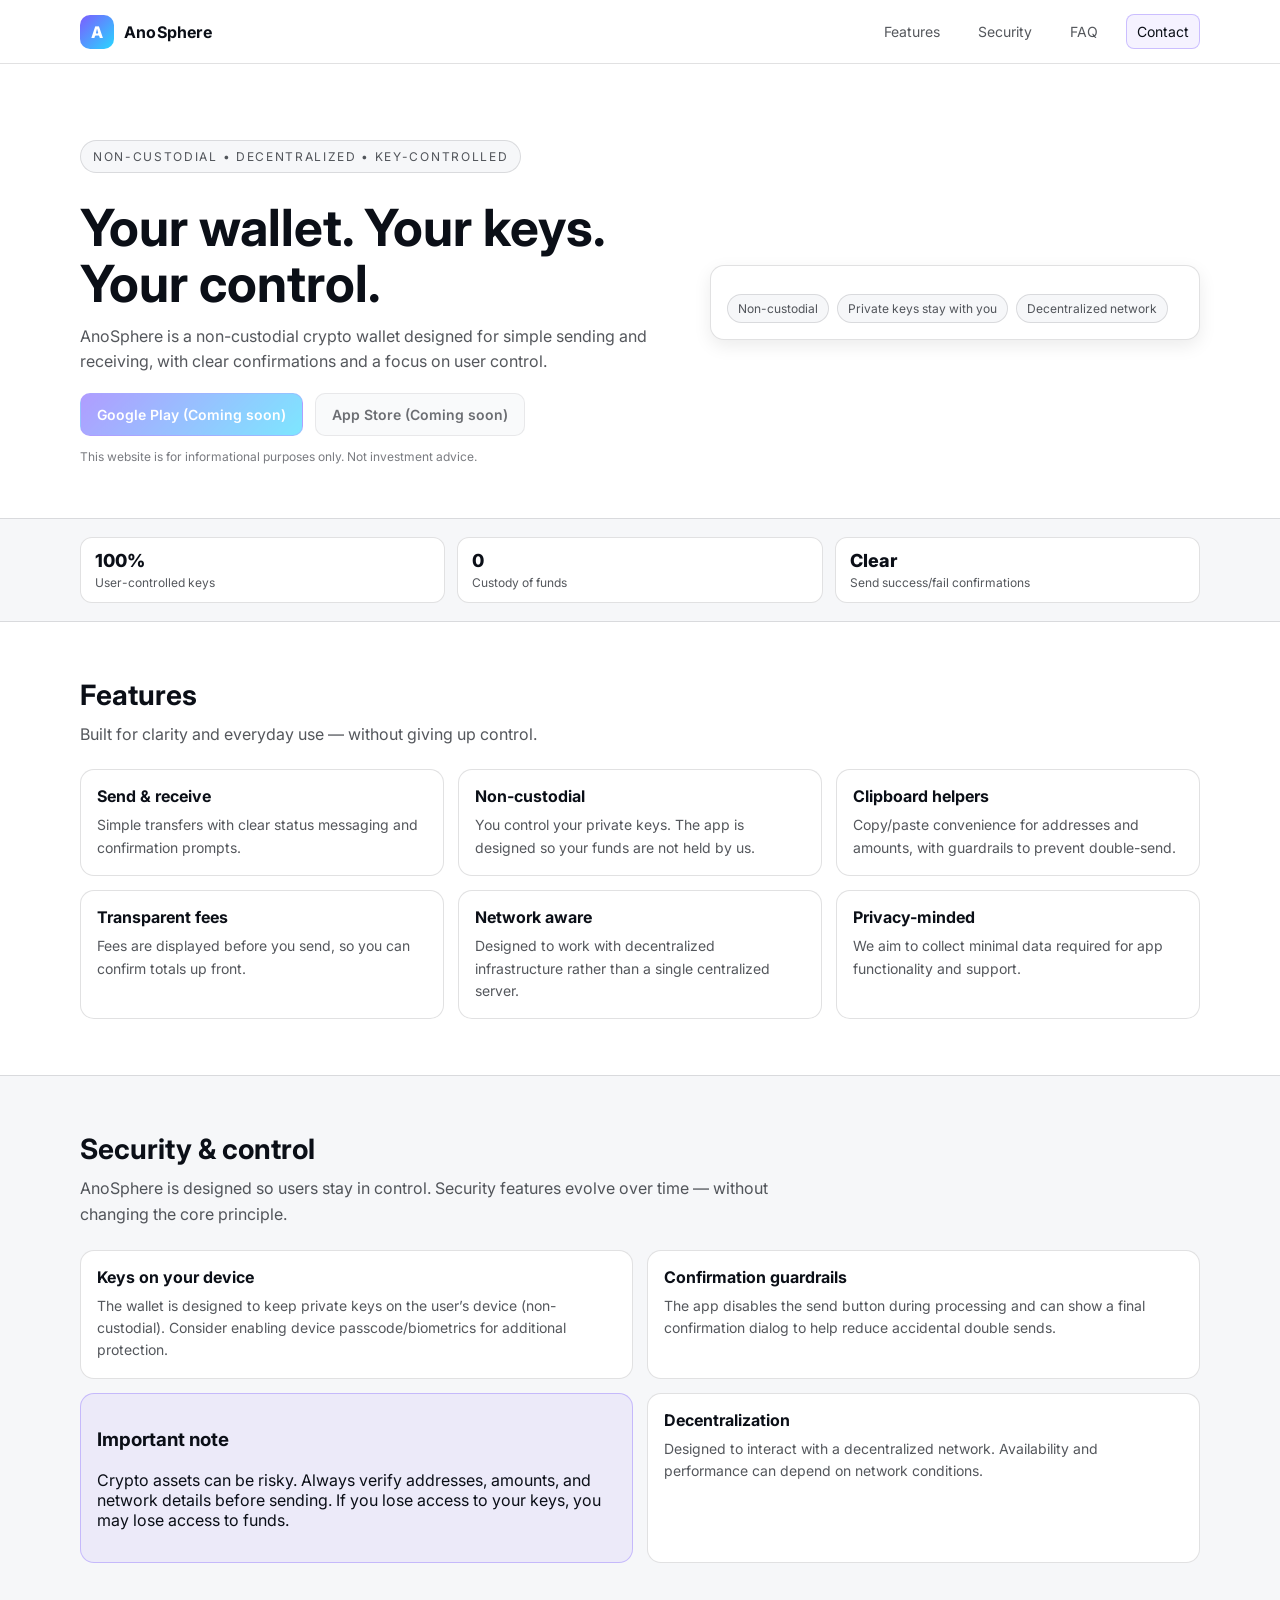
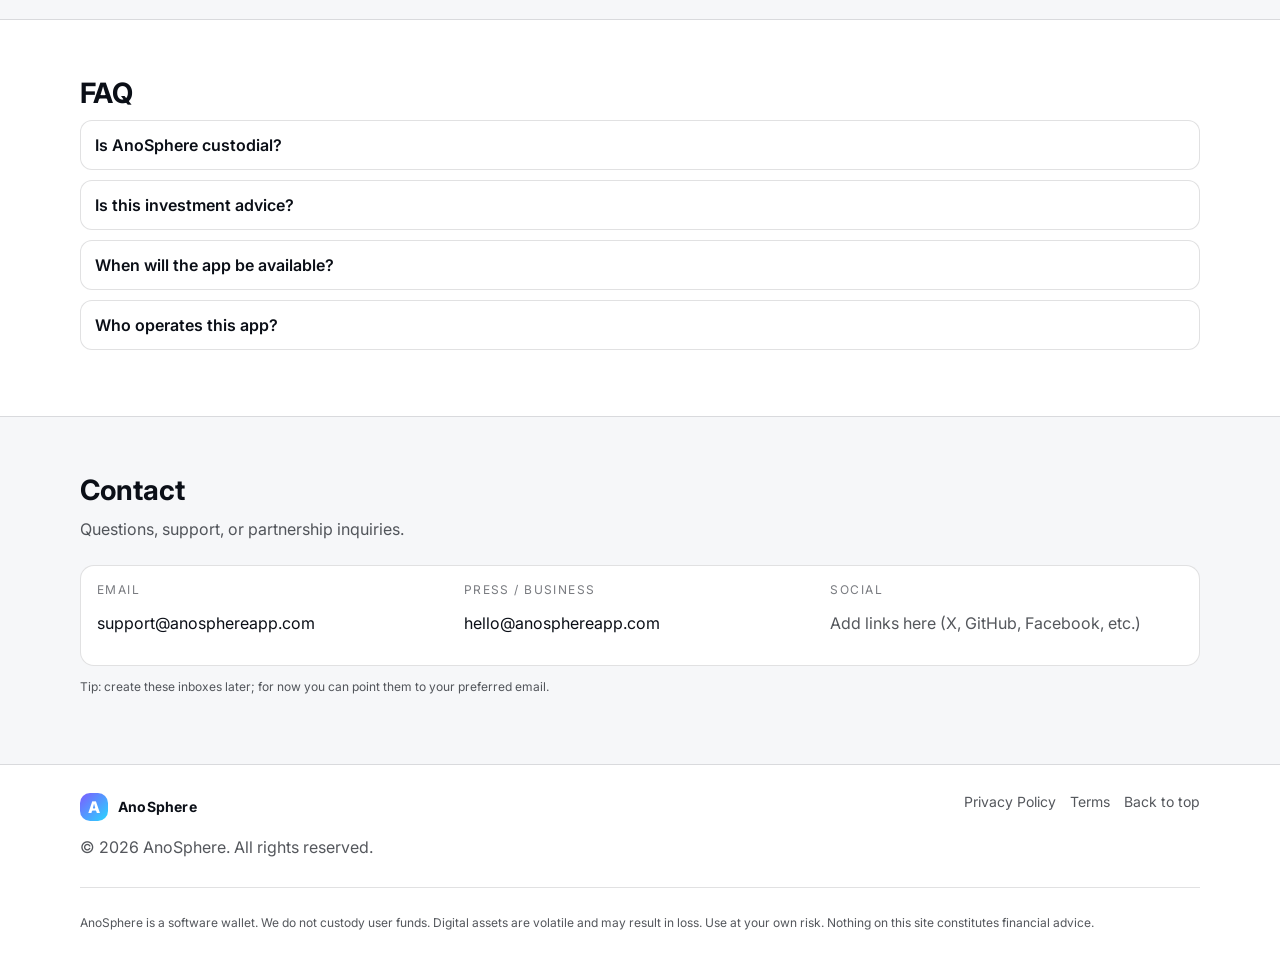
==== index.html @ 98fda0ab "initial commit" ====
<!doctype html>
<html lang="en">
<head>
  <meta charset="utf-8" />
  <meta name="viewport" content="width=device-width,initial-scale=1" />
  <meta name="description" content="AnoSphere is a non-custodial crypto wallet. Create a wallet, send & receive, and stay in control of your keys." />
  <title>AnoSphere App — Non-Custodial Wallet</title>

  <link rel="preconnect" href="https://fonts.googleapis.com">
  <link rel="preconnect" href="https://fonts.gstatic.com" crossorigin>
  <link href="https://fonts.googleapis.com/css2?family=Inter:wght@400;600;700&display=swap" rel="stylesheet">

  <link rel="stylesheet" href="styles.css" />

  <!-- Open Graph -->
  <meta property="og:title" content="AnoSphere App — Non-Custodial Wallet" />
  <meta property="og:description" content="A non-custodial crypto wallet. You control your keys. Coming soon on Android and iOS." />
  <meta property="og:type" content="website" />
  <meta property="og:url" content="https://anoshpereapp.com" />
</head>

<body>
  <header class="site-header">
    <div class="container header-inner">
      <a class="brand" href="#top" aria-label="AnoSphere home">
        <span class="brand-mark">A</span>
        <span class="brand-name">AnoSphere</span>
      </a>

      <nav class="nav">
        <a href="#features">Features</a>
        <a href="#security">Security</a>
        <a href="#faq">FAQ</a>
        <a href="#contact" class="nav-cta">Contact</a>
      </nav>
    </div>
  </header>

  <main id="top">
    <!-- HERO -->
    <section class="hero">
      <div class="container hero-grid">
        <div class="hero-copy">
          <p class="eyebrow">Non-custodial • Decentralized • Key-controlled</p>
          <h1>Your wallet. Your keys. Your control.</h1>
          <p class="subhead">
            AnoSphere is a non-custodial crypto wallet designed for simple sending and receiving,
            with clear confirmations and a focus on user control.
          </p>

          <div class="cta-row">
            <a class="btn primary disabled" href="#" aria-disabled="true" title="Link coming soon">
              Google Play (Coming soon)
            </a>
            <a class="btn secondary disabled" href="#" aria-disabled="true" title="Link coming soon">
              App Store (Coming soon)
            </a>
          </div>

          <p class="micro">
            This website is for informational purposes only. Not investment advice.
          </p>
        </div>

        <div class="hero-card" role="img" aria-label="App preview placeholder">
          <div class="preview">
            <div class="preview-top">
              <span class="dot"></span><span class="dot"></span><span class="dot"></span>
            </div>
            <div class="preview-body">
              <div class="skeleton title"></div>
              <div class="skeleton line"></div>
              <div class="skeleton line short"></div>

              <div class="card-mini">
                <div class="skeleton chip"></div>
                <div class="skeleton chip"></div>
              </div>

              <div class="skeleton button"></div>
              <div class="skeleton hint"></div>
            </div>
          </div>

          <div class="hero-badges">
            <span class="badge">Non-custodial</span>
            <span class="badge">Private keys stay with you</span>
            <span class="badge">Decentralized network</span>
          </div>
        </div>
      </div>
    </section>

    <!-- TRUST STRIP -->
    <section class="strip">
      <div class="container strip-inner">
        <div class="strip-item">
          <span class="kpi">100%</span>
          <span class="kpi-label">User-controlled keys</span>
        </div>
        <div class="strip-item">
          <span class="kpi">0</span>
          <span class="kpi-label">Custody of funds</span>
        </div>
        <div class="strip-item">
          <span class="kpi">Clear</span>
          <span class="kpi-label">Send success/fail confirmations</span>
        </div>
      </div>
    </section>

    <!-- FEATURES -->
    <section id="features" class="section">
      <div class="container">
        <h2>Features</h2>
        <p class="section-lead">Built for clarity and everyday use — without giving up control.</p>

        <div class="grid-3">
          <div class="card">
            <h3>Send & receive</h3>
            <p>Simple transfers with clear status messaging and confirmation prompts.</p>
          </div>

          <div class="card">
            <h3>Non-custodial</h3>
            <p>You control your private keys. The app is designed so your funds are not held by us.</p>
          </div>

          <div class="card">
            <h3>Clipboard helpers</h3>
            <p>Copy/paste convenience for addresses and amounts, with guardrails to prevent double-send.</p>
          </div>

          <div class="card">
            <h3>Transparent fees</h3>
            <p>Fees are displayed before you send, so you can confirm totals up front.</p>
          </div>

          <div class="card">
            <h3>Network aware</h3>
            <p>Designed to work with decentralized infrastructure rather than a single centralized server.</p>
          </div>

          <div class="card">
            <h3>Privacy-minded</h3>
            <p>We aim to collect minimal data required for app functionality and support.</p>
          </div>
        </div>
      </div>
    </section>

    <!-- SECURITY -->
    <section id="security" class="section alt">
      <div class="container">
        <h2>Security & control</h2>
        <p class="section-lead">
          AnoSphere is designed so users stay in control. Security features evolve over time — without changing the core principle.
        </p>

        <div class="grid-2">
          <div class="card">
            <h3>Keys on your device</h3>
            <p>
              The wallet is designed to keep private keys on the user’s device (non-custodial).
              Consider enabling device passcode/biometrics for additional protection.
            </p>
          </div>

          <div class="card">
            <h3>Confirmation guardrails</h3>
            <p>
              The app disables the send button during processing and can show a final confirmation dialog
              to help reduce accidental double sends.
            </p>
          </div>

          <div class="callout">
            <h3>Important note</h3>
            <p>
              Crypto assets can be risky. Always verify addresses, amounts, and network details before sending.
              If you lose access to your keys, you may lose access to funds.
            </p>
          </div>

          <div class="card">
            <h3>Decentralization</h3>
            <p>
              Designed to interact with a decentralized network. Availability and performance can depend on network conditions.
            </p>
          </div>
        </div>
      </div>
    </section>

    <!-- FAQ -->
    <section id="faq" class="section">
      <div class="container">
        <h2>FAQ</h2>

        <div class="faq">
          <details>
            <summary>Is AnoSphere custodial?</summary>
            <p>No. AnoSphere is intended to be non-custodial, meaning the user controls their private keys and funds are not held by us.</p>
          </details>

          <details>
            <summary>Is this investment advice?</summary>
            <p>No. Nothing on this site is financial or investment advice. Use at your own risk and do your own research.</p>
          </details>

          <details>
            <summary>When will the app be available?</summary>
            <p>Store listings are coming soon. This page will be updated with official links once published.</p>
          </details>

          <details>
            <summary>Who operates this app?</summary>
            <p>
              The app is published by a Wyoming LLC (details will appear here once finalized).
              If you need to add legal/company info later, you can edit the footer section.
            </p>
          </details>
        </div>
      </div>
    </section>

    <!-- CONTACT -->
    <section id="contact" class="section alt">
      <div class="container">
        <h2>Contact</h2>
        <p class="section-lead">Questions, support, or partnership inquiries.</p>

        <div class="contact-card">
          <div>
            <p class="label">Email</p>
            <p><a href="mailto:support@anosphereapp.com">support@anosphereapp.com</a></p>
          </div>

          <div>
            <p class="label">Press / Business</p>
            <p><a href="mailto:hello@anosphereapp.com">hello@anosphereapp.com</a></p>
          </div>

          <div>
            <p class="label">Social</p>
            <p class="muted">Add links here (X, GitHub, Facebook, etc.)</p>
          </div>
        </div>

        <p class="micro muted">
          Tip: create these inboxes later; for now you can point them to your preferred email.
        </p>
      </div>
    </section>
  </main>

  <footer class="site-footer">
    <div class="container footer-inner">
      <div class="footer-left">
        <div class="brand small">
          <span class="brand-mark">A</span>
          <span class="brand-name">AnoSphere</span>
        </div>
        <p class="muted">
          © <span id="year"></span> AnoSphere. All rights reserved.
        </p>
      </div>

      <div class="footer-links">
        <a href="privacy.html" class="muted">Privacy Policy</a>
        <a href="terms.html" class="muted">Terms</a>
        <a href="#top" class="muted">Back to top</a>
      </div>
      
    </div>

    <div class="container footer-disclaimer">
      <p class="micro muted">
        AnoSphere is a software wallet. We do not custody user funds. Digital assets are volatile and may result in loss.
        Use at your own risk. Nothing on this site constitutes financial advice.
      </p>
    </div>
  </footer>

  <script>
    document.getElementById("year").textContent = new Date().getFullYear();
  </script>
</body>
</html>
---- styles.css ----
:root{
  --bg: #ffffff;
  --panel: #ffffff;
  --panel2: #f6f7f9;
  --text: #0b0f17;
  --muted: rgba(11,15,23,.70);
  --muted2: rgba(11,15,23,.55);
  --line: rgba(11,15,23,.12);

  --brand: #7c5cff;
  --brand2: #28d7ff;

  --shadow: 0 6px 18px rgba(0,0,0,.08);
  --radius: 14px;
}

*{ box-sizing: border-box; }
html,body{ height:100%; }

body{
  margin:0;
  font-family: Inter, system-ui, -apple-system, Segoe UI, Roboto, Arial, sans-serif;
  color: var(--text);
  background: var(--bg);

  -webkit-font-smoothing: antialiased;
  text-rendering: optimizeLegibility;
}

a{ color: inherit; text-decoration: none; }
a:hover{ text-decoration: underline; }

.container{
  width: min(1120px, calc(100% - 44px));
  margin: 0 auto;
}

/* Header */

.site-header{
  position: sticky;
  top: 0;
  z-index: 50;
  background: #ffffff;
  border-bottom: 1px solid var(--line);
}

.header-inner{
  display:flex;
  align-items:center;
  justify-content: space-between;
  padding: 14px 0;
  gap: 18px;
}

.brand{
  display:flex;
  align-items:center;
  gap: 10px;
  font-weight: 700;
  letter-spacing: .2px;
}

.brand-mark{
  width: 34px;
  height: 34px;
  display:grid;
  place-items:center;
  border-radius: 10px;
  background: linear-gradient(135deg, var(--brand), var(--brand2));
  color: #ffffff;
  font-weight: 800;
}

.brand.small .brand-mark{ width:28px; height:28px; }
.brand-name{ font-size: 16px; }
.brand.small .brand-name{ font-size: 14px; }

.brand-logo{
  width: 34px;
  height: 34px;
  display:block;
}

.nav{
  display:flex;
  align-items:center;
  gap: 18px;
  font-size: 14px;
  color: var(--muted);
}

.nav a{ padding: 8px 10px; border-radius: 8px; }
.nav a:hover{
  background: var(--panel2);
  text-decoration: none;
  color: var(--text);
}

.nav-cta{
  border: 1px solid rgba(124,92,255,.35);
  background: rgba(124,92,255,.08);
  color: var(--text) !important;
}

/* Hero */

.hero{
  padding: 64px 0 40px;
}

.hero-grid{
  display:grid;
  grid-template-columns: 1.1fr .9fr;
  gap: 32px;
  align-items: center;
}

.eyebrow{
  display:inline-block;
  font-size: 12px;
  letter-spacing: .14em;
  text-transform: uppercase;
  color: var(--muted);
  background: var(--panel2);
  border: 1px solid var(--line);
  padding: 8px 12px;
  border-radius: 999px;
}

h1{
  margin: 14px 0 12px;
  font-size: clamp(32px, 4vw, 52px);
  line-height: 1.1;
}

.subhead{
  margin: 0 0 18px;
  color: var(--muted);
  font-size: 16px;
  line-height: 1.6;
}

.cta-row{
  display:flex;
  flex-wrap: wrap;
  gap: 12px;
  margin: 14px 0 10px;
}

.btn{
  display:inline-flex;
  align-items:center;
  justify-content:center;
  padding: 12px 16px;
  border-radius: 10px;
  font-weight: 600;
  font-size: 14px;
  border: 1px solid var(--line);
  background: #ffffff;
  transition: transform .08s ease, box-shadow .2s ease;
}

.btn:hover{
  transform: translateY(-1px);
  box-shadow: var(--shadow);
  text-decoration:none;
}

.btn.primary{
  border-color: rgba(124,92,255,.45);
  background: linear-gradient(135deg, var(--brand), var(--brand2));
  color: #ffffff;
}

.btn.secondary{
  background: var(--panel2);
}

.btn.disabled{
  opacity: .6;
  cursor: not-allowed;
  pointer-events: none;
}

.micro{
  font-size: 12px;
  color: var(--muted2);
  line-height: 1.5;
}

/* App preview / screenshot */

.hero-card{
  background: #ffffff;
  border: 1px solid var(--line);
  border-radius: var(--radius);
  box-shadow: var(--shadow);
  padding: 16px;
}

.app-shot{
  width: 100%;
  height: auto;
  display: block;
  border-radius: 12px;
  border: 1px solid var(--line);
  background: var(--panel2);
}

.hero-badges{
  display:flex;
  flex-wrap: wrap;
  gap: 8px;
  margin-top: 12px;
}

.badge{
  font-size: 12px;
  color: var(--muted);
  border: 1px solid var(--line);
  background: var(--panel2);
  padding: 6px 10px;
  border-radius: 999px;
}

/* Info strip */

.strip{
  padding: 18px 0;
  border-top: 1px solid var(--line);
  border-bottom: 1px solid var(--line);
  background: var(--panel2);
}

.strip-inner{
  display:grid;
  grid-template-columns: repeat(3, 1fr);
  gap: 12px;
}

.strip-item{
  padding: 12px 14px;
  border-radius: 12px;
  border: 1px solid var(--line);
  background: #ffffff;
}

.kpi{
  display:block;
  font-weight: 800;
  font-size: 18px;
}

.kpi-label{
  display:block;
  font-size: 12px;
  color: var(--muted);
  margin-top: 4px;
}

/* Sections */

.section{
  padding: 56px 0;
}

.section.alt{
  background: var(--panel2);
  border-top: 1px solid var(--line);
  border-bottom: 1px solid var(--line);
}

h2{
  font-size: 28px;
  margin: 0 0 10px;
}

.section-lead{
  margin: 0 0 22px;
  color: var(--muted);
  line-height: 1.6;
  max-width: 70ch;
}

.grid-3{
  display:grid;
  grid-template-columns: repeat(3, 1fr);
  gap: 14px;
}

.grid-2{
  display:grid;
  grid-template-columns: repeat(2, 1fr);
  gap: 14px;
}

.card{
  border: 1px solid var(--line);
  background: #ffffff;
  border-radius: var(--radius);
  padding: 16px;
}

.card h3{
  margin: 0 0 8px;
  font-size: 16px;
}
.card p{
  margin: 0;
  color: var(--muted);
  line-height: 1.6;
  font-size: 14px;
}

.callout{
  border: 1px solid rgba(124,92,255,.35);
  background: rgba(124,92,255,.08);
  border-radius: var(--radius);
  padding: 16px;
}

/* FAQ */

.faq details{
  border: 1px solid var(--line);
  border-radius: 12px;
  background: #ffffff;
  padding: 14px;
  margin-bottom: 10px;
}

.faq summary{
  cursor: pointer;
  font-weight: 600;
  list-style: none;
}

.faq summary::-webkit-details-marker{ display:none; }

.faq p{
  margin: 10px 0 0;
  color: var(--muted);
  line-height: 1.6;
  font-size: 14px;
}

/* Contact */

.contact-card{
  display:grid;
  grid-template-columns: repeat(3, 1fr);
  gap: 14px;
  border: 1px solid var(--line);
  background: #ffffff;
  border-radius: var(--radius);
  padding: 16px;
}

.label{
  margin: 0 0 6px;
  font-size: 12px;
  letter-spacing: .12em;
  text-transform: uppercase;
  color: var(--muted2);
}

.muted{ color: var(--muted); }

/* Footer */

.site-footer{
  padding: 28px 0 30px;
  background: #ffffff;
}

.footer-inner{
  display:flex;
  align-items:flex-start;
  justify-content: space-between;
  gap: 18px;
}

.footer-links{
  display:flex;
  flex-wrap: wrap;
  gap: 14px;
  font-size: 14px;
}

.footer-disclaimer{
  margin-top: 14px;
  border-top: 1px solid var(--line);
  padding-top: 14px;
}

/* Responsive */

@media (max-width: 920px){
  .hero-grid{ grid-template-columns: 1fr; }
  .strip-inner{ grid-template-columns: 1fr; }
  .grid-3{ grid-template-columns: 1fr; }
  .grid-2{ grid-template-columns: 1fr; }
  .contact-card{ grid-template-columns: 1fr; }
  .nav{ display:none; }
}
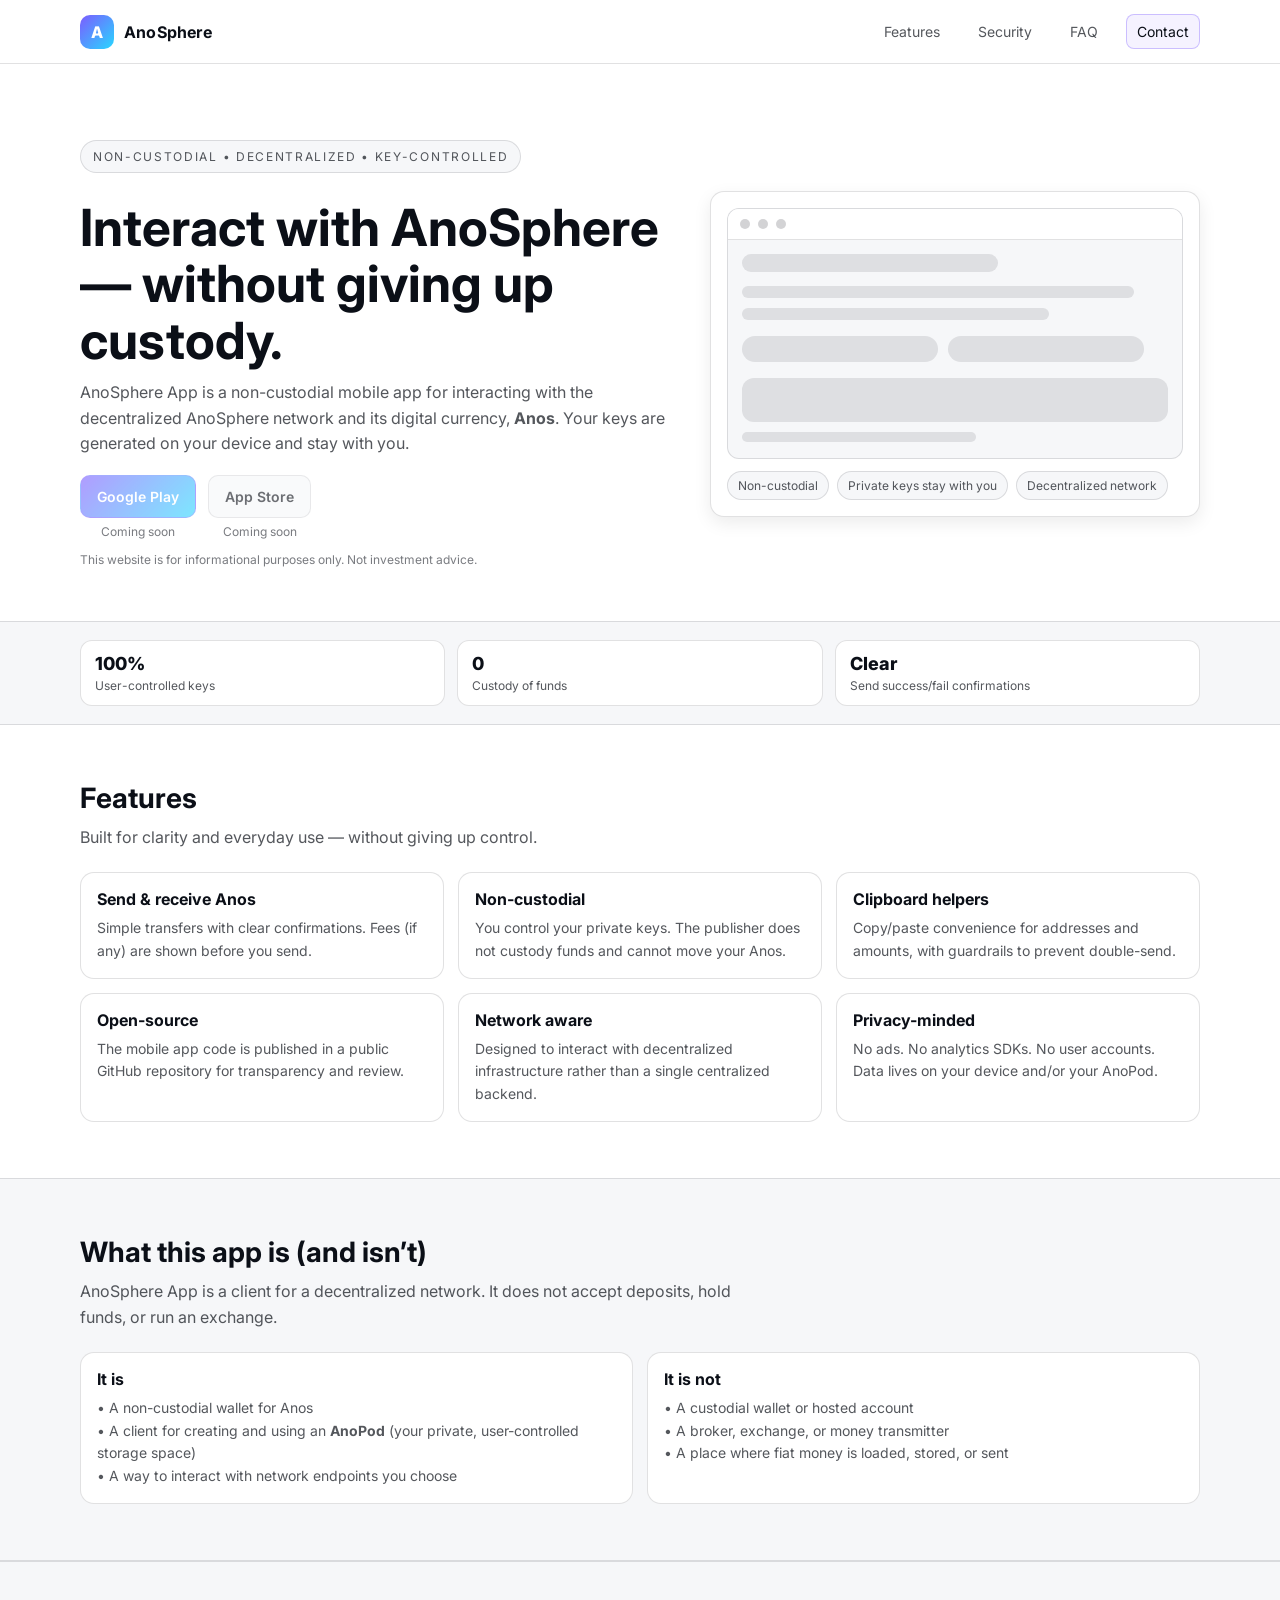
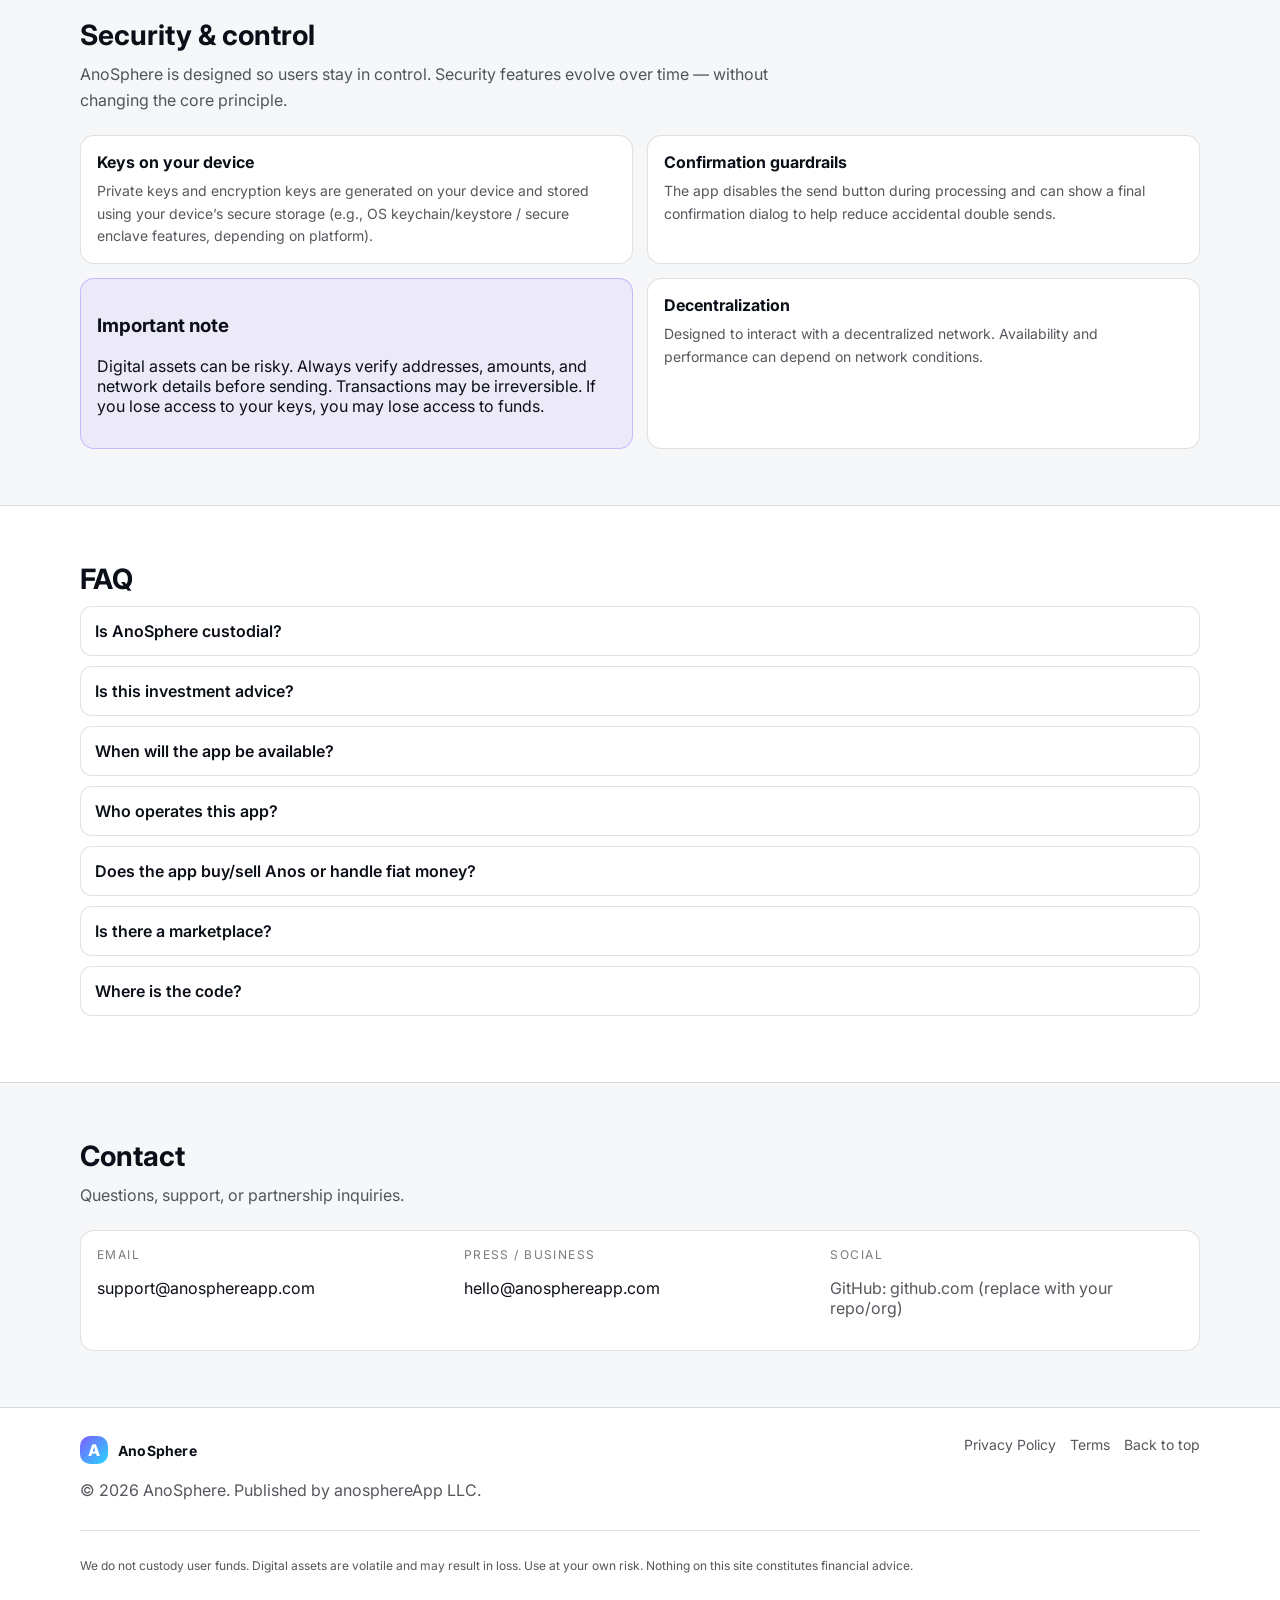
==== commit 6ceffb27: "asdf" ====
--- a/index.html
+++ b/index.html
@@ -3,8 +3,8 @@
 <head>
   <meta charset="utf-8" />
   <meta name="viewport" content="width=device-width,initial-scale=1" />
-  <meta name="description" content="AnoSphere is a non-custodial crypto wallet. Create a wallet, send & receive, and stay in control of your keys." />
-  <title>AnoSphere App — Non-Custodial Wallet</title>
+  <meta name="description" content="AnoSphere App is a non-custodial mobile app for interacting with the decentralized AnoSphere network and its digital currency, Anos." />
+  <title>AnoSphere App — Non-Custodial Anos Wallet</title>
 
   <link rel="preconnect" href="https://fonts.googleapis.com">
   <link rel="preconnect" href="https://fonts.gstatic.com" crossorigin>
@@ -13,10 +13,10 @@
   <link rel="stylesheet" href="styles.css" />
 
   <!-- Open Graph -->
-  <meta property="og:title" content="AnoSphere App — Non-Custodial Wallet" />
-  <meta property="og:description" content="A non-custodial crypto wallet. You control your keys. Coming soon on Android and iOS." />
+  <meta property="og:title" content="AnoSphere App — Non-Custodial Anos Wallet" />
+  <meta property="og:description" content="A non-custodial app for interacting with the decentralized AnoSphere network and Anos. Coming soon on Android and iOS." />
   <meta property="og:type" content="website" />
-  <meta property="og:url" content="https://anoshpereapp.com" />
+  <meta property="og:url" content="https://anosphereapp.com" />
 </head>
 
 <body>
@@ -42,19 +42,25 @@
       <div class="container hero-grid">
         <div class="hero-copy">
           <p class="eyebrow">Non-custodial • Decentralized • Key-controlled</p>
-          <h1>Your wallet. Your keys. Your control.</h1>
+          <h1>Interact with AnoSphere — without giving up custody.</h1>
           <p class="subhead">
-            AnoSphere is a non-custodial crypto wallet designed for simple sending and receiving,
-            with clear confirmations and a focus on user control.
+            AnoSphere App is a non-custodial mobile app for interacting with the decentralized AnoSphere network and
+            its digital currency, <strong>Anos</strong>. Your keys are generated on your device and stay with you.
           </p>
 
           <div class="cta-row">
-            <a class="btn primary disabled" href="#" aria-disabled="true" title="Link coming soon">
-              Google Play (Coming soon)
-            </a>
-            <a class="btn secondary disabled" href="#" aria-disabled="true" title="Link coming soon">
-              App Store (Coming soon)
-            </a>
+            <div class="store">
+              <a class="btn primary disabled" href="#" aria-disabled="true" title="Link coming soon">
+                Google Play
+              </a>
+              <div class="store-note">Coming soon</div>
+            </div>
+            <div class="store">
+              <a class="btn secondary disabled" href="#" aria-disabled="true" title="Link coming soon">
+                App Store
+              </a>
+              <div class="store-note">Coming soon</div>
+            </div>
           </div>
 
           <p class="micro">
@@ -117,13 +123,13 @@
 
         <div class="grid-3">
           <div class="card">
-            <h3>Send & receive</h3>
-            <p>Simple transfers with clear status messaging and confirmation prompts.</p>
+            <h3>Send & receive Anos</h3>
+            <p>Simple transfers with clear confirmations. Fees (if any) are shown before you send.</p>
           </div>
 
           <div class="card">
             <h3>Non-custodial</h3>
-            <p>You control your private keys. The app is designed so your funds are not held by us.</p>
+            <p>You control your private keys. The publisher does not custody funds and cannot move your Anos.</p>
           </div>
 
           <div class="card">
@@ -132,18 +138,47 @@
           </div>
 
           <div class="card">
-            <h3>Transparent fees</h3>
-            <p>Fees are displayed before you send, so you can confirm totals up front.</p>
+            <h3>Open-source</h3>
+            <p>The mobile app code is published in a public GitHub repository for transparency and review.</p>
           </div>
 
           <div class="card">
             <h3>Network aware</h3>
-            <p>Designed to work with decentralized infrastructure rather than a single centralized server.</p>
+            <p>Designed to interact with decentralized infrastructure rather than a single centralized backend.</p>
           </div>
 
           <div class="card">
             <h3>Privacy-minded</h3>
-            <p>We aim to collect minimal data required for app functionality and support.</p>
+            <p>No ads. No analytics SDKs. No user accounts. Data lives on your device and/or your AnoPod.</p>
+          </div>
+        </div>
+      </div>
+    </section>
+
+    <!-- WHAT IT IS / ISN'T -->
+    <section class="section alt" id="about">
+      <div class="container">
+        <h2>What this app is (and isn’t)</h2>
+        <p class="section-lead">
+          AnoSphere App is a client for a decentralized network. It does not accept deposits, hold funds, or run an exchange.
+        </p>
+
+        <div class="grid-2">
+          <div class="card">
+            <h3>It is</h3>
+            <p>
+              • A non-custodial wallet for Anos<br>
+              • A client for creating and using an <strong>AnoPod</strong> (your private, user-controlled storage space)<br>
+              • A way to interact with network endpoints you choose
+            </p>
+          </div>
+          <div class="card">
+            <h3>It is not</h3>
+            <p>
+              • A custodial wallet or hosted account<br>
+              • A broker, exchange, or money transmitter<br>
+              • A place where fiat money is loaded, stored, or sent
+            </p>
           </div>
         </div>
       </div>
@@ -161,8 +196,8 @@
           <div class="card">
             <h3>Keys on your device</h3>
             <p>
-              The wallet is designed to keep private keys on the user’s device (non-custodial).
-              Consider enabling device passcode/biometrics for additional protection.
+              Private keys and encryption keys are generated on your device and stored using your device’s secure
+              storage (e.g., OS keychain/keystore / secure enclave features, depending on platform).
             </p>
           </div>
 
@@ -177,8 +212,8 @@
           <div class="callout">
             <h3>Important note</h3>
             <p>
-              Crypto assets can be risky. Always verify addresses, amounts, and network details before sending.
-              If you lose access to your keys, you may lose access to funds.
+              Digital assets can be risky. Always verify addresses, amounts, and network details before sending.
+              Transactions may be irreversible. If you lose access to your keys, you may lose access to funds.
             </p>
           </div>
 
@@ -216,8 +251,31 @@
           <details>
             <summary>Who operates this app?</summary>
             <p>
-              The app is published by a Wyoming LLC (details will appear here once finalized).
-              If you need to add legal/company info later, you can edit the footer section.
+              The app is published by <strong>anosphereApp LLC</strong> (D‑U‑N‑S: 143351010).
+            </p>
+          </details>
+
+          <details>
+            <summary>Does the app buy/sell Anos or handle fiat money?</summary>
+            <p>
+              No. The app does not sell Anos, does not accept fiat deposits, and does not process payments. It only
+              signs user-authorized requests and sends them to the decentralized network.
+            </p>
+          </details>
+
+          <details>
+            <summary>Is there a marketplace?</summary>
+            <p>
+              AnoSphere includes a distributed, non-custodial marketplace where users can discover other users to trade with.
+              Trades happen peer-to-peer over the decentralized network. The publisher does not take custody of funds.
+            </p>
+          </details>
+
+          <details>
+            <summary>Where is the code?</summary>
+            <p>
+              The mobile app code is open source on GitHub: <a href="https://github.com/" target="_blank" rel="noopener noreferrer">github.com</a>
+              (replace this placeholder with your repo link).
             </p>
           </details>
         </div>
@@ -243,13 +301,12 @@
 
           <div>
             <p class="label">Social</p>
-            <p class="muted">Add links here (X, GitHub, Facebook, etc.)</p>
-          </div>
-        </div>
-
-        <p class="micro muted">
-          Tip: create these inboxes later; for now you can point them to your preferred email.
-        </p>
+            <p class="muted">
+              GitHub: <a href="https://github.com/" target="_blank" rel="noopener noreferrer">github.com</a>
+              (replace with your repo/org)
+            </p>
+          </div>
+        </div>
       </div>
     </section>
   </main>
@@ -262,7 +319,7 @@
           <span class="brand-name">AnoSphere</span>
         </div>
         <p class="muted">
-          © <span id="year"></span> AnoSphere. All rights reserved.
+          © <span id="year"></span> AnoSphere. Published by anosphereApp LLC.
         </p>
       </div>
 
@@ -276,7 +333,7 @@
 
     <div class="container footer-disclaimer">
       <p class="micro muted">
-        AnoSphere is a software wallet. We do not custody user funds. Digital assets are volatile and may result in loss.
+        We do not custody user funds. Digital assets are volatile and may result in loss.
         Use at your own risk. Nothing on this site constitutes financial advice.
       </p>
     </div>
--- a/styles.css
+++ b/styles.css
@@ -148,6 +148,9 @@
   margin: 14px 0 10px;
 }
 
+.store{ display:flex; flex-direction:column; gap:6px; }
+.store-note{ font-size: 12px; color: var(--muted2); text-align:center; }
+
 .btn{
   display:inline-flex;
   align-items:center;
@@ -199,6 +202,41 @@
   padding: 16px;
 }
 
+.preview{
+  border-radius: 12px;
+  border: 1px solid var(--line);
+  overflow: hidden;
+  background: var(--panel2);
+}
+
+.preview-top{
+  display:flex;
+  gap: 8px;
+  align-items:center;
+  padding: 10px 12px;
+  border-bottom: 1px solid var(--line);
+  background: #ffffff;
+}
+
+.dot{ width:10px; height:10px; border-radius: 999px; background: rgba(11,15,23,.18); }
+
+.preview-body{ padding: 14px 14px 16px; }
+
+.skeleton{
+  background: rgba(11,15,23,.10);
+  border-radius: 10px;
+}
+
+.skeleton.title{ height: 18px; width: 60%; margin-bottom: 14px; }
+.skeleton.line{ height: 12px; width: 92%; margin-bottom: 10px; }
+.skeleton.line.short{ width: 72%; }
+
+.card-mini{ display:flex; gap: 10px; margin: 16px 0; }
+.skeleton.chip{ height: 26px; width: 46%; border-radius: 999px; }
+
+.skeleton.button{ height: 44px; width: 100%; border-radius: 12px; margin-top: 10px; }
+.skeleton.hint{ height: 10px; width: 55%; margin-top: 10px; border-radius: 999px; }
+
 .app-shot{
   width: 100%;
   height: auto;
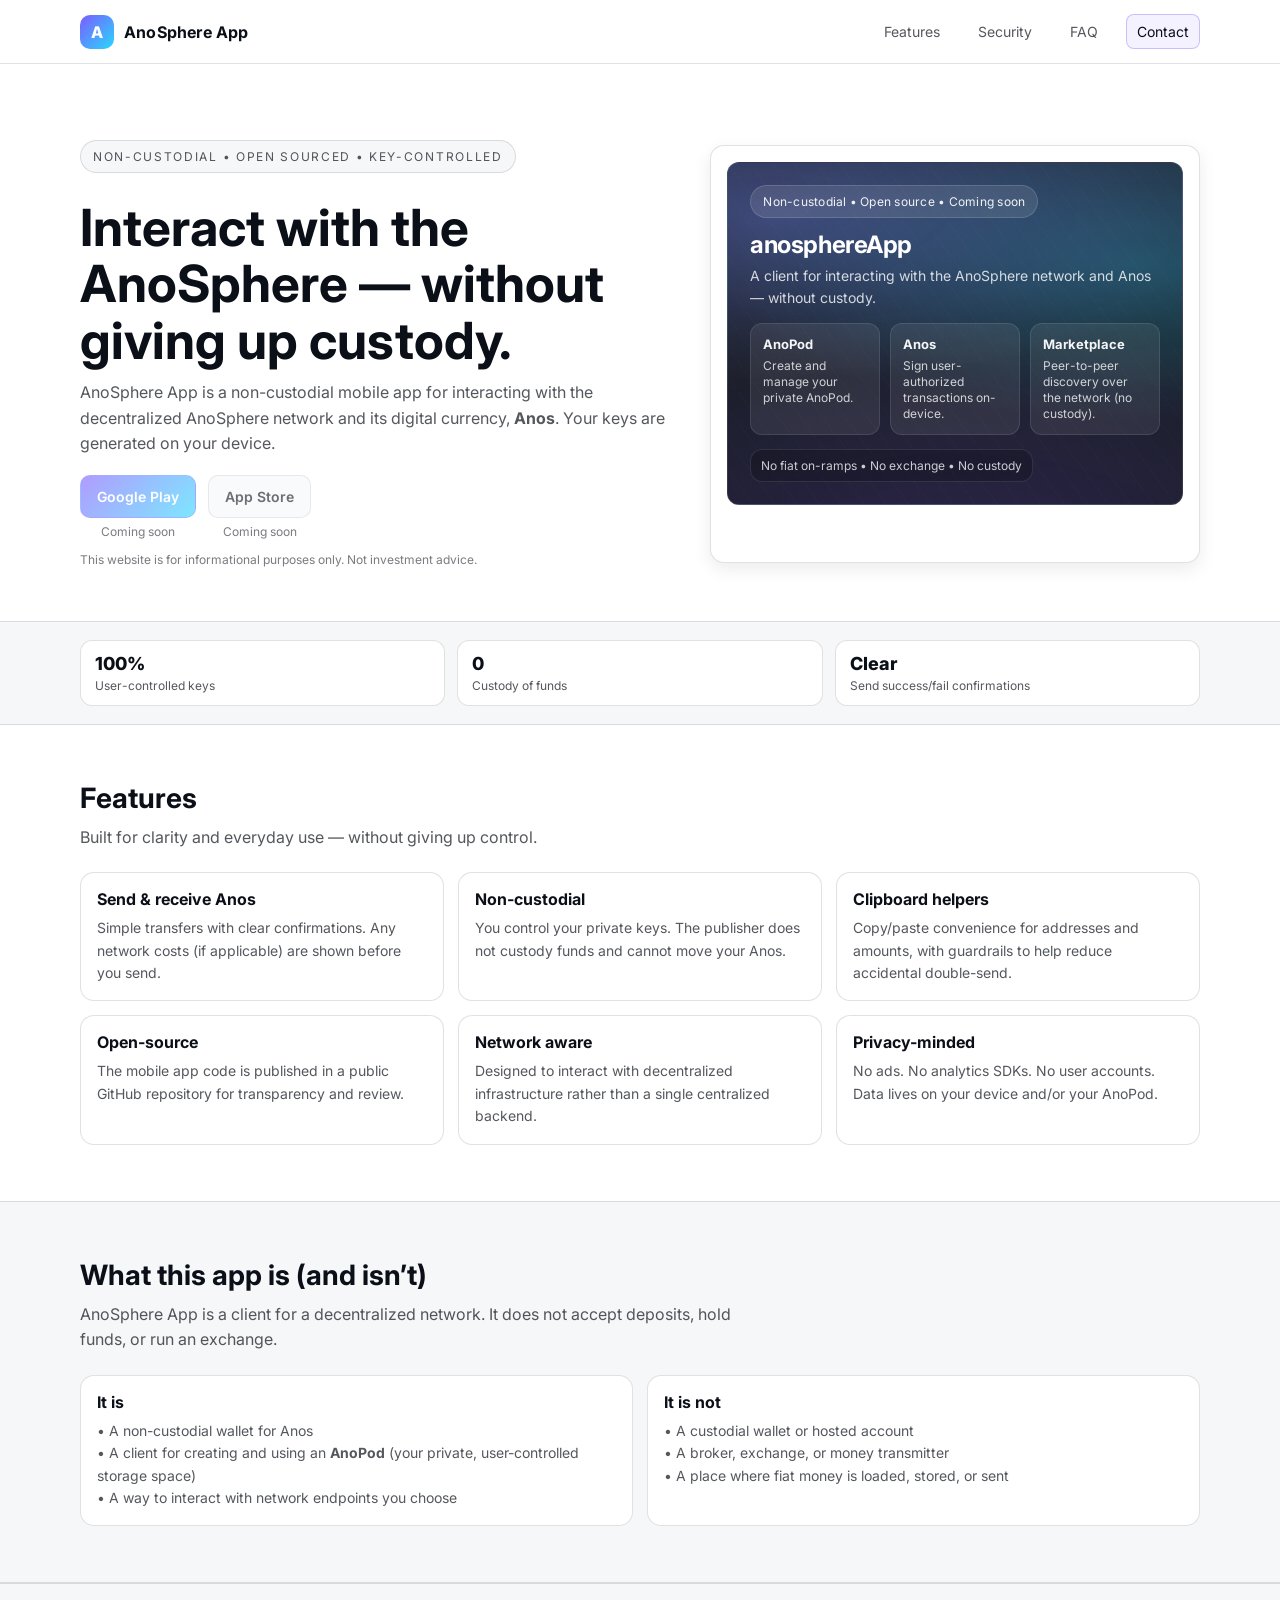
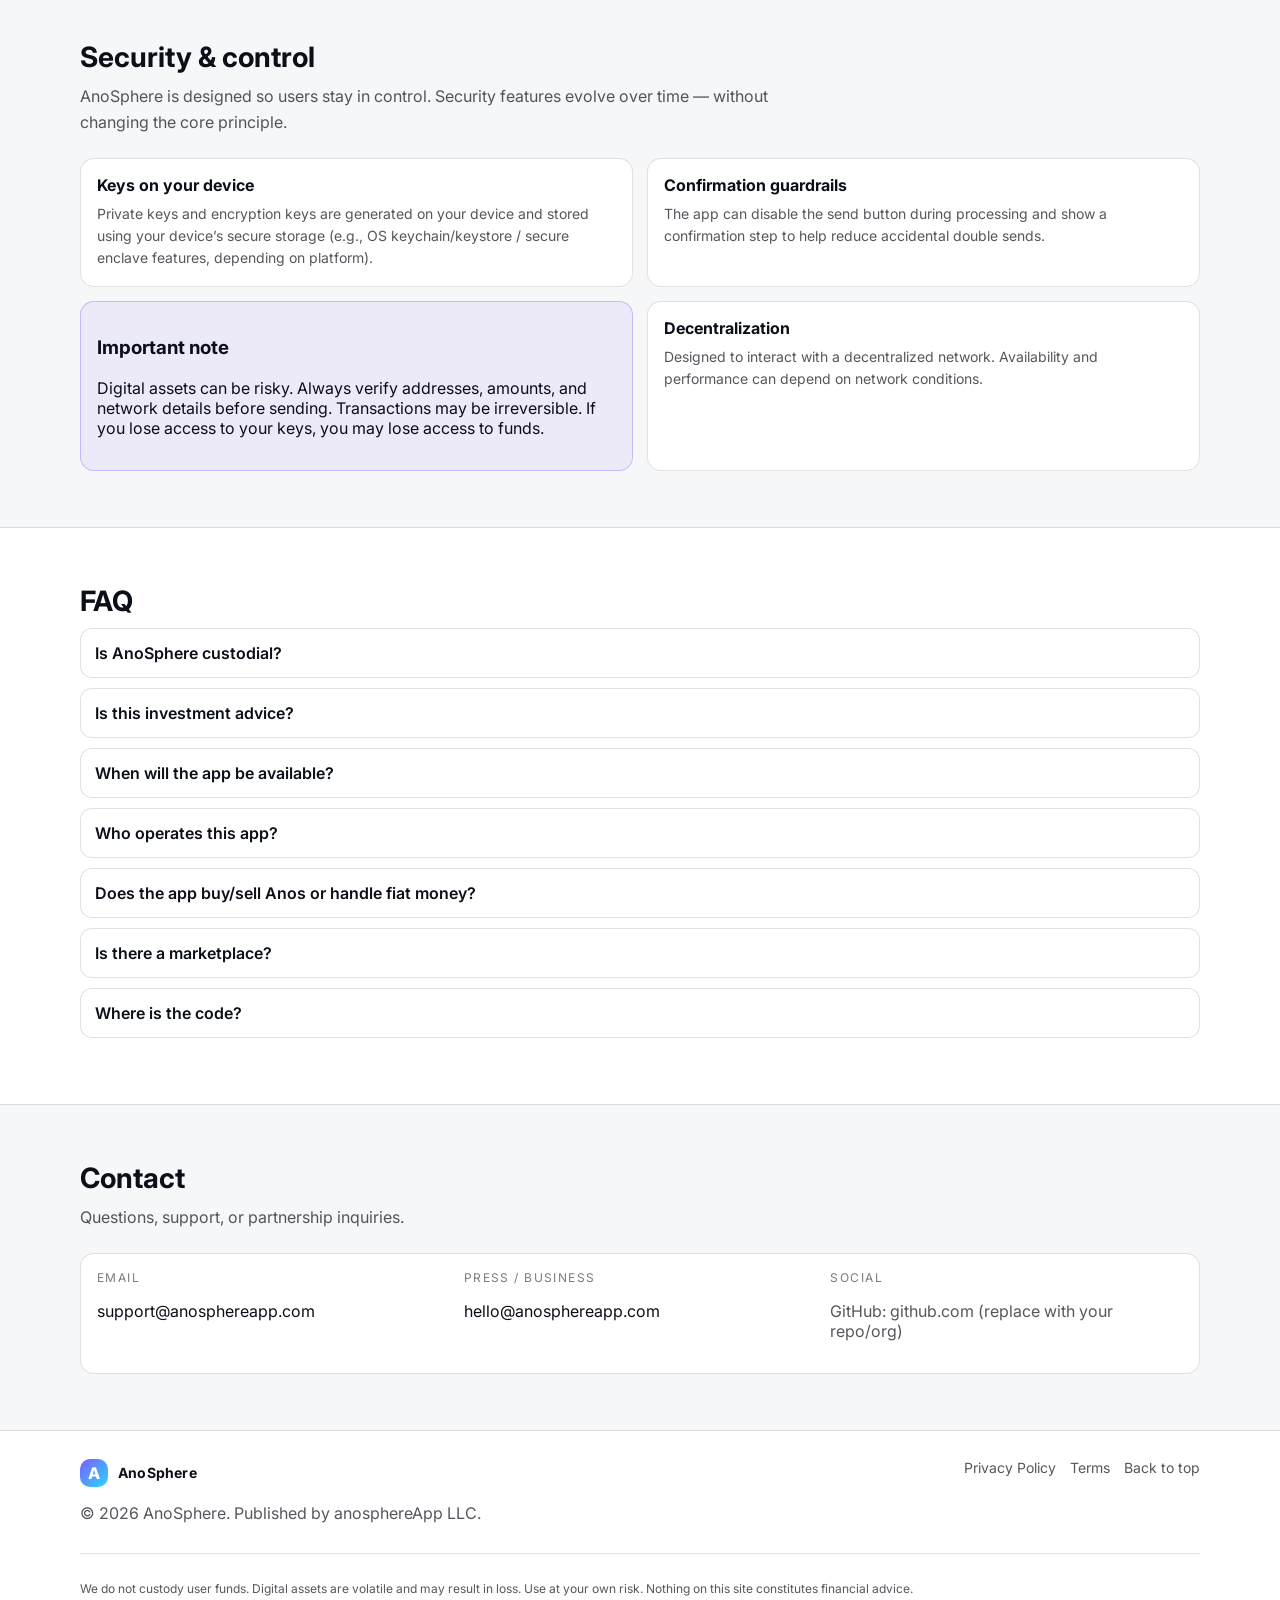
==== commit 85fd09b6: "asdf" ====
--- a/index.html
+++ b/index.html
@@ -24,7 +24,7 @@
     <div class="container header-inner">
       <a class="brand" href="#top" aria-label="AnoSphere home">
         <span class="brand-mark">A</span>
-        <span class="brand-name">AnoSphere</span>
+        <span class="brand-name">AnoSphere App</span>
       </a>
 
       <nav class="nav">
@@ -41,11 +41,11 @@
     <section class="hero">
       <div class="container hero-grid">
         <div class="hero-copy">
-          <p class="eyebrow">Non-custodial • Decentralized • Key-controlled</p>
-          <h1>Interact with AnoSphere — without giving up custody.</h1>
+          <p class="eyebrow">Non-custodial • Open Sourced • Key-controlled</p>
+          <h1>Interact with the AnoSphere — without giving up custody.</h1>
           <p class="subhead">
             AnoSphere App is a non-custodial mobile app for interacting with the decentralized AnoSphere network and
-            its digital currency, <strong>Anos</strong>. Your keys are generated on your device and stay with you.
+            its digital currency, <strong>Anos</strong>. Your keys are generated on your device.
           </p>
 
           <div class="cta-row">
@@ -68,30 +68,38 @@
           </p>
         </div>
 
-        <div class="hero-card" role="img" aria-label="App preview placeholder">
-          <div class="preview">
-            <div class="preview-top">
-              <span class="dot"></span><span class="dot"></span><span class="dot"></span>
+        <!-- NEW: HERO VISUAL (CSS-only, no image needed) -->
+        <div class="hero-card hero-visual" role="img" aria-label="AnoSphere visual">
+          <div class="hero-visual-inner">
+            <div class="hero-badge">Non-custodial • Open source • Coming soon</div>
+            <h2 class="hero-visual-title">anosphereApp</h2>
+            <p class="hero-visual-sub">
+              A client for interacting with the AnoSphere network and Anos — without custody.
+            </p>
+
+            <div class="hero-visual-grid">
+              <div class="hero-visual-tile">
+                <div class="tile-title">AnoPod</div>
+                <div class="tile-body">Create and manage your private AnoPod.</div>
+              </div>
+              <div class="hero-visual-tile">
+                <div class="tile-title">Anos</div>
+                <div class="tile-body">Sign user-authorized transactions on-device.</div>
+              </div>
+              <div class="hero-visual-tile">
+                <div class="tile-title">Marketplace</div>
+                <div class="tile-body">Peer-to-peer discovery over the network (no custody).</div>
+              </div>
             </div>
-            <div class="preview-body">
-              <div class="skeleton title"></div>
-              <div class="skeleton line"></div>
-              <div class="skeleton line short"></div>
-
-              <div class="card-mini">
-                <div class="skeleton chip"></div>
-                <div class="skeleton chip"></div>
-              </div>
-
-              <div class="skeleton button"></div>
-              <div class="skeleton hint"></div>
+
+            <div class="hero-visual-foot">
+              <span class="hero-visual-foot-note">No fiat on-ramps • No exchange • No custody</span>
             </div>
           </div>
 
           <div class="hero-badges">
             <span class="badge">Non-custodial</span>
-            <span class="badge">Private keys stay with you</span>
-            <span class="badge">Decentralized network</span>
+            <span class="badge">Open Sourced</span>
           </div>
         </div>
       </div>
@@ -124,7 +132,7 @@
         <div class="grid-3">
           <div class="card">
             <h3>Send & receive Anos</h3>
-            <p>Simple transfers with clear confirmations. Fees (if any) are shown before you send.</p>
+            <p>Simple transfers with clear confirmations. Any network costs (if applicable) are shown before you send.</p>
           </div>
 
           <div class="card">
@@ -134,7 +142,7 @@
 
           <div class="card">
             <h3>Clipboard helpers</h3>
-            <p>Copy/paste convenience for addresses and amounts, with guardrails to prevent double-send.</p>
+            <p>Copy/paste convenience for addresses and amounts, with guardrails to help reduce accidental double-send.</p>
           </div>
 
           <div class="card">
@@ -204,7 +212,7 @@
           <div class="card">
             <h3>Confirmation guardrails</h3>
             <p>
-              The app disables the send button during processing and can show a final confirmation dialog
+              The app can disable the send button during processing and show a confirmation step
               to help reduce accidental double sends.
             </p>
           </div>
@@ -251,7 +259,7 @@
           <details>
             <summary>Who operates this app?</summary>
             <p>
-              The app is published by <strong>anosphereApp LLC</strong> (D‑U‑N‑S: 143351010).
+              The app is published by <strong>anosphereApp LLC</strong> (D-U-N-S: 143351010).
             </p>
           </details>
 
@@ -328,7 +336,6 @@
         <a href="terms.html" class="muted">Terms</a>
         <a href="#top" class="muted">Back to top</a>
       </div>
-      
     </div>
 
     <div class="container footer-disclaimer">
--- a/styles.css
+++ b/styles.css
@@ -442,3 +442,126 @@
   .contact-card{ grid-template-columns: 1fr; }
   .nav{ display:none; }
 }
+
+
+/* -------------------------------------------------
+   Hero visual (CSS-only "snazzy" right-side card)
+   Works with your existing .hero-card styles
+------------------------------------------------- */
+
+.hero-card.hero-visual{
+  padding: 16px;
+}
+
+.hero-visual-inner{
+  position: relative;
+  overflow: hidden;
+  border-radius: 12px;
+  padding: 22px;
+  background:
+    radial-gradient(900px 300px at 10% 15%, rgba(120, 140, 255, 0.35), rgba(0,0,0,0) 55%),
+    radial-gradient(700px 260px at 90% 30%, rgba(40, 215, 255, 0.25), rgba(0,0,0,0) 60%),
+    radial-gradient(900px 420px at 50% 120%, rgba(124, 92, 255, 0.22), rgba(0,0,0,0) 60%),
+    linear-gradient(180deg, rgba(20, 26, 40, 0.95), rgba(10, 12, 18, 0.95));
+  border: 1px solid rgba(255,255,255,0.10);
+}
+
+.hero-visual-inner::before{
+  content:"";
+  position:absolute;
+  inset:-40px;
+  background:
+    repeating-linear-gradient(
+      60deg,
+      rgba(255,255,255,0.06) 0px,
+      rgba(255,255,255,0.06) 1px,
+      rgba(255,255,255,0) 1px,
+      rgba(255,255,255,0) 18px
+    );
+  opacity: 0.25;
+  transform: rotate(-6deg);
+  pointer-events:none;
+}
+
+.hero-visual-inner *{
+  position: relative;
+}
+
+.hero-badge{
+  display:inline-block;
+  font-size: 12px;
+  letter-spacing: .02em;
+  padding: 8px 12px;
+  border-radius: 999px;
+  background: rgba(255,255,255,0.10);
+  border: 1px solid rgba(255,255,255,0.14);
+  color: rgba(255,255,255,0.92);
+  margin-bottom: 12px;
+}
+
+.hero-visual-title{
+  margin: 0 0 6px;
+  font-size: 24px;
+  letter-spacing: -0.02em;
+  color: #fff;
+}
+
+.hero-visual-sub{
+  margin: 0 0 14px;
+  color: rgba(255,255,255,0.80);
+  line-height: 1.55;
+  font-size: 14px;
+  max-width: 52ch;
+}
+
+.hero-visual-grid{
+  display: grid;
+  grid-template-columns: repeat(3, minmax(0, 1fr));
+  gap: 10px;
+  margin-top: 12px;
+}
+
+.hero-visual-tile{
+  border-radius: 12px;
+  padding: 12px;
+  background: rgba(255,255,255,0.08);
+  border: 1px solid rgba(255,255,255,0.10);
+}
+
+.hero-visual .tile-title{
+  font-weight: 700;
+  margin-bottom: 6px;
+  font-size: 13px;
+  color: rgba(255,255,255,0.95);
+}
+
+.hero-visual .tile-body{
+  color: rgba(255,255,255,0.78);
+  font-size: 12px;
+  line-height: 1.35;
+}
+
+.hero-visual-foot{
+  margin-top: 14px;
+}
+
+.hero-visual-foot-note{
+  display:inline-block;
+  font-size: 12px;
+  color: rgba(255,255,255,0.78);
+  padding: 8px 10px;
+  border-radius: 12px;
+  background: rgba(0,0,0,0.20);
+  border: 1px solid rgba(255,255,255,0.10);
+}
+
+/* make badges readable on dark hero */
+.hero-card.hero-visual .badge{
+  background: rgba(255,255,255,0.10);
+  border-color: rgba(255,255,255,0.14);
+  color: rgba(255,255,255,0.88);
+}
+
+@media (max-width: 920px){
+  .hero-visual-grid{ grid-template-columns: 1fr; }
+}
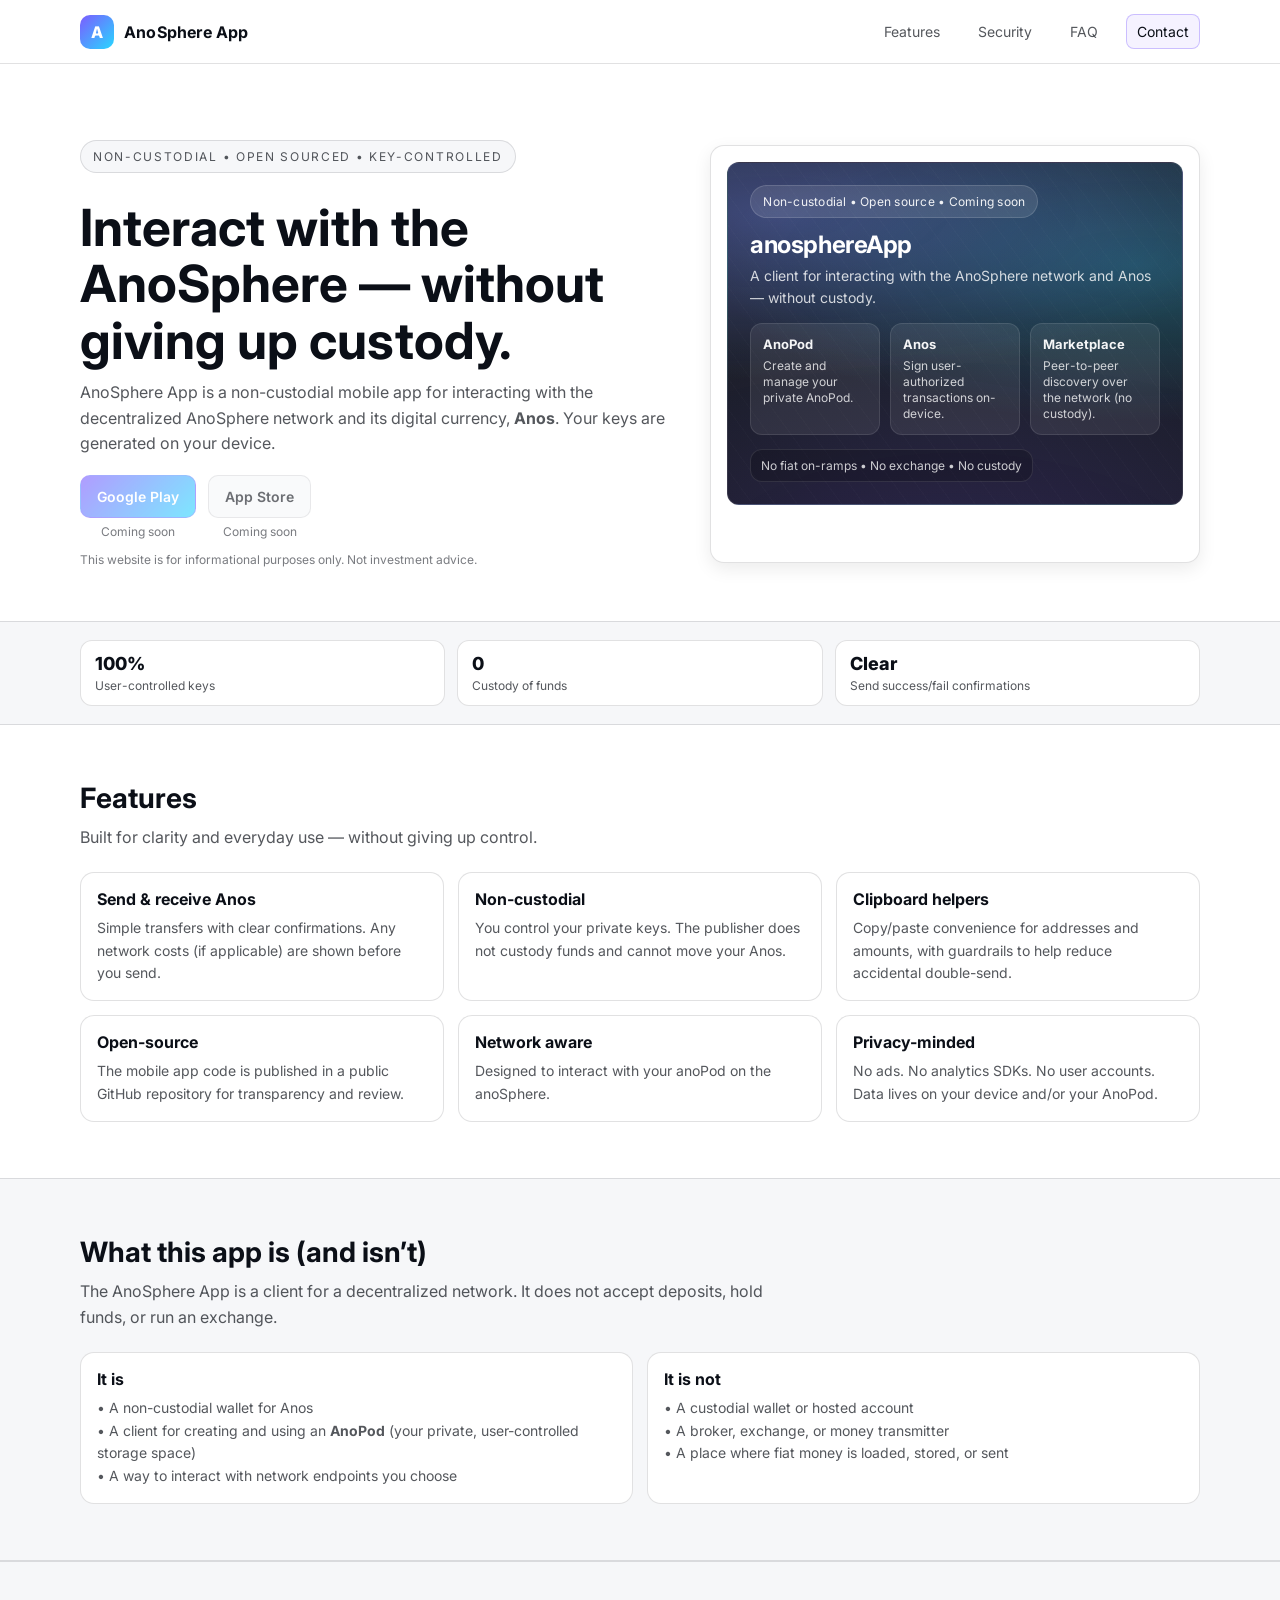
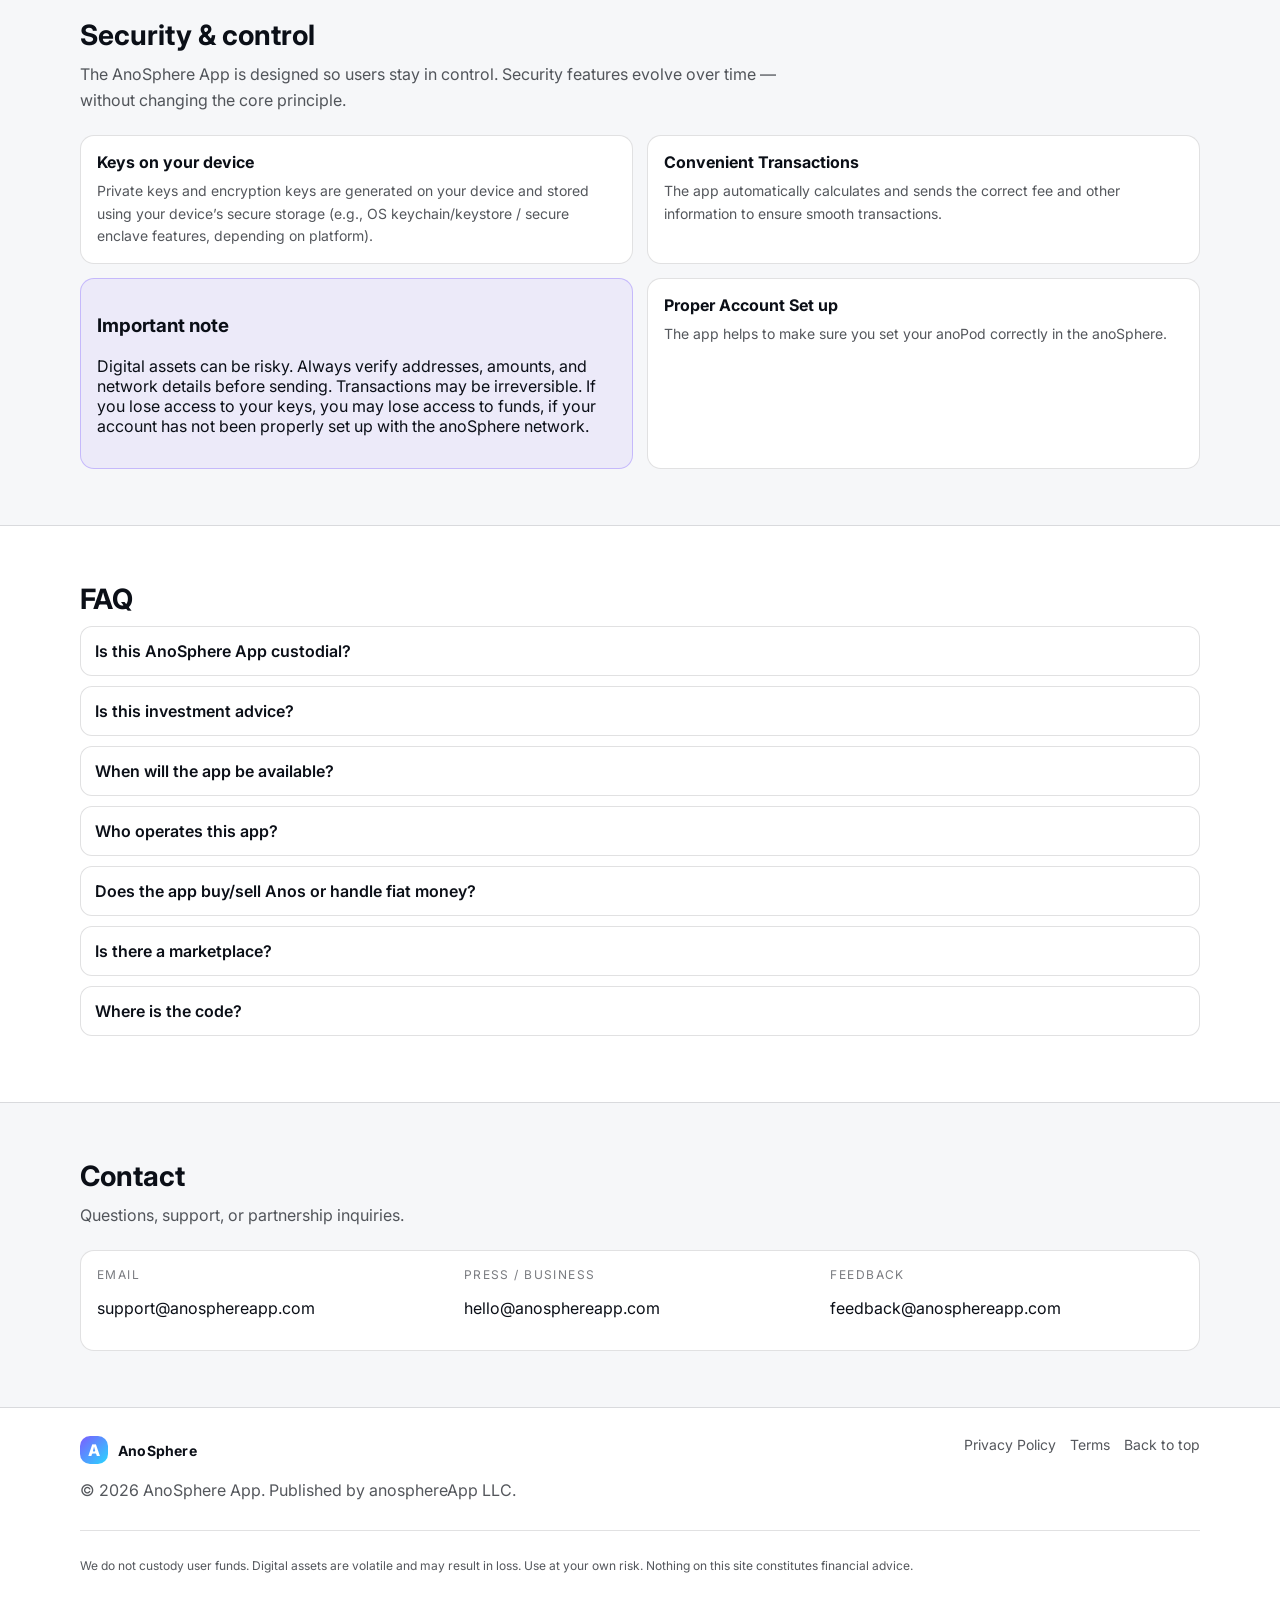
==== commit 2cb93050: "asdf" ====
--- a/index.html
+++ b/index.html
@@ -152,7 +152,7 @@
 
           <div class="card">
             <h3>Network aware</h3>
-            <p>Designed to interact with decentralized infrastructure rather than a single centralized backend.</p>
+            <p>Designed to interact with your anoPod on the anoSphere.</p>
           </div>
 
           <div class="card">
@@ -168,7 +168,7 @@
       <div class="container">
         <h2>What this app is (and isn’t)</h2>
         <p class="section-lead">
-          AnoSphere App is a client for a decentralized network. It does not accept deposits, hold funds, or run an exchange.
+          The AnoSphere App is a client for a decentralized network. It does not accept deposits, hold funds, or run an exchange.
         </p>
 
         <div class="grid-2">
@@ -197,7 +197,7 @@
       <div class="container">
         <h2>Security & control</h2>
         <p class="section-lead">
-          AnoSphere is designed so users stay in control. Security features evolve over time — without changing the core principle.
+          The AnoSphere App is designed so users stay in control. Security features evolve over time — without changing the core principle.
         </p>
 
         <div class="grid-2">
@@ -210,10 +210,10 @@
           </div>
 
           <div class="card">
-            <h3>Confirmation guardrails</h3>
-            <p>
-              The app can disable the send button during processing and show a confirmation step
-              to help reduce accidental double sends.
+            <h3>Convenient Transactions</h3>
+            <p>
+              The app automatically calculates and sends the correct fee and other information to ensure smooth
+              transactions.
             </p>
           </div>
 
@@ -221,14 +221,15 @@
             <h3>Important note</h3>
             <p>
               Digital assets can be risky. Always verify addresses, amounts, and network details before sending.
-              Transactions may be irreversible. If you lose access to your keys, you may lose access to funds.
-            </p>
-          </div>
-
-          <div class="card">
-            <h3>Decentralization</h3>
-            <p>
-              Designed to interact with a decentralized network. Availability and performance can depend on network conditions.
+              Transactions may be irreversible. If you lose access to your keys, you may lose access to funds, if your account
+              has not been properly set up with the anoSphere network.
+            </p>
+          </div>
+
+          <div class="card">
+            <h3>Proper Account Set up</h3>
+            <p>
+              The app helps to make sure you set your anoPod correctly in the anoSphere.
             </p>
           </div>
         </div>
@@ -242,7 +243,7 @@
 
         <div class="faq">
           <details>
-            <summary>Is AnoSphere custodial?</summary>
+            <summary>Is this AnoSphere App custodial?</summary>
             <p>No. AnoSphere is intended to be non-custodial, meaning the user controls their private keys and funds are not held by us.</p>
           </details>
 
@@ -274,16 +275,25 @@
           <details>
             <summary>Is there a marketplace?</summary>
             <p>
-              AnoSphere includes a distributed, non-custodial marketplace where users can discover other users to trade with.
-              Trades happen peer-to-peer over the decentralized network. The publisher does not take custody of funds.
+              The anoShere App helps you to connect to your anoPod and the anoSphere which operates
+               a distributed, non-custodial marketplace where users can discover other users to trade with.
+              Trades happen peer-to-peer over that decentralized network. The publisher does not take custody of funds.
             </p>
           </details>
 
           <details>
             <summary>Where is the code?</summary>
             <p>
-              The mobile app code is open source on GitHub: <a href="https://github.com/" target="_blank" rel="noopener noreferrer">github.com</a>
-              (replace this placeholder with your repo link).
+              The mobile app code is open source on GitHub: 
+              <a href="https://github.com/Anosphere/androidanosphereapp" target="_blank" rel="noopener noreferrer">
+                Android
+              </a>
+            </p>
+            <p>
+              The mobile app code is open source on GitHub: 
+              <a href="https://github.com/Anosphere/androidanosphereapp" target="_blank" rel="noopener noreferrer">
+                IOS
+              </a>
             </p>
           </details>
         </div>
@@ -298,20 +308,23 @@
 
         <div class="contact-card">
           <div>
-            <p class="label">Email</p>
-            <p><a href="mailto:support@anosphereapp.com">support@anosphereapp.com</a></p>
+            <p class="label"> Email </p>
+            <p>
+              <a href="mailto:support@anosphereapp.com"> support@anosphereapp.com </a>
+            </p>
           </div>
 
           <div>
-            <p class="label">Press / Business</p>
-            <p><a href="mailto:hello@anosphereapp.com">hello@anosphereapp.com</a></p>
+            <p class="label">Press / Business </p>
+            <p>
+              <a href="mailto:hello@anosphereapp.com"> hello@anosphereapp.com </a>
+            </p>
           </div>
 
           <div>
-            <p class="label">Social</p>
-            <p class="muted">
-              GitHub: <a href="https://github.com/" target="_blank" rel="noopener noreferrer">github.com</a>
-              (replace with your repo/org)
+            <p class="label">Feedback</p>
+            <p>
+              <a href="mailto:feedback@anosphereapp.com"> feedback@anosphereapp.com </a>
             </p>
           </div>
         </div>
@@ -327,7 +340,7 @@
           <span class="brand-name">AnoSphere</span>
         </div>
         <p class="muted">
-          © <span id="year"></span> AnoSphere. Published by anosphereApp LLC.
+          © <span id="year"></span> AnoSphere App. Published by anosphereApp LLC.
         </p>
       </div>
 
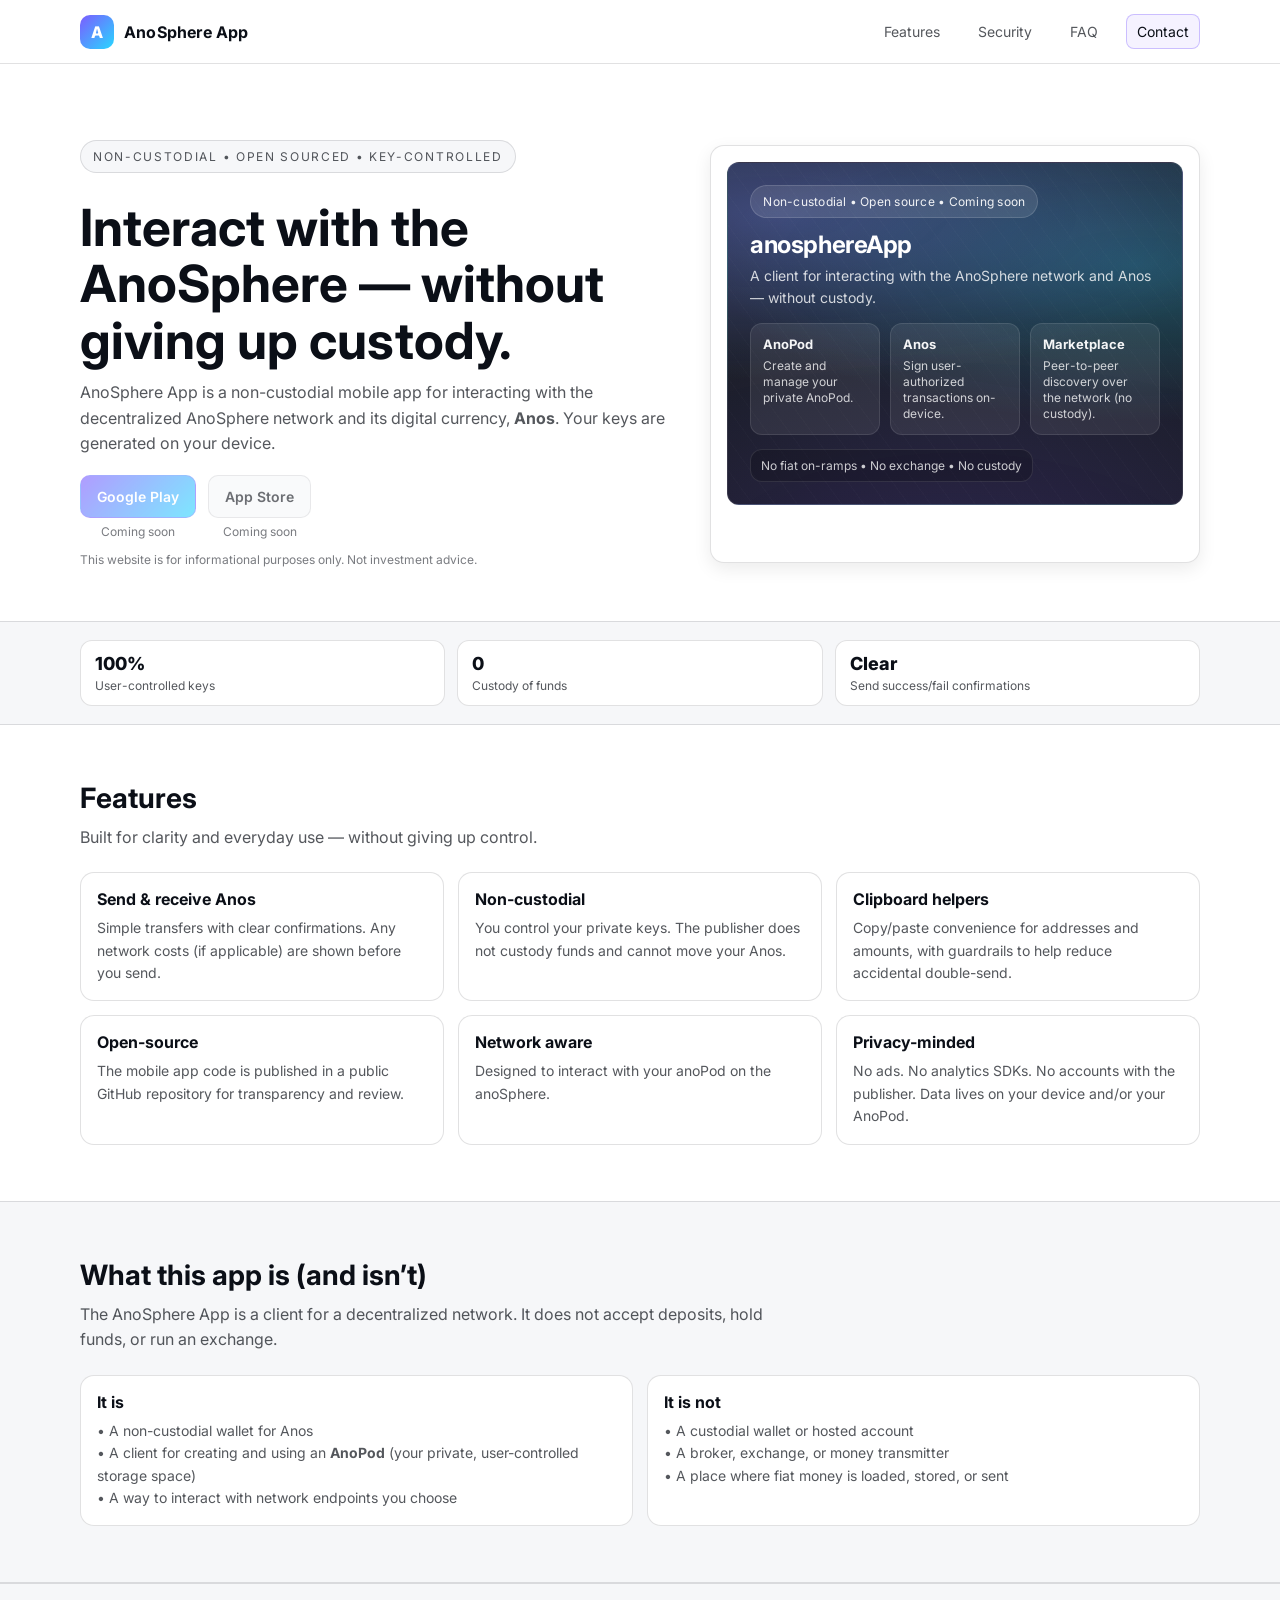
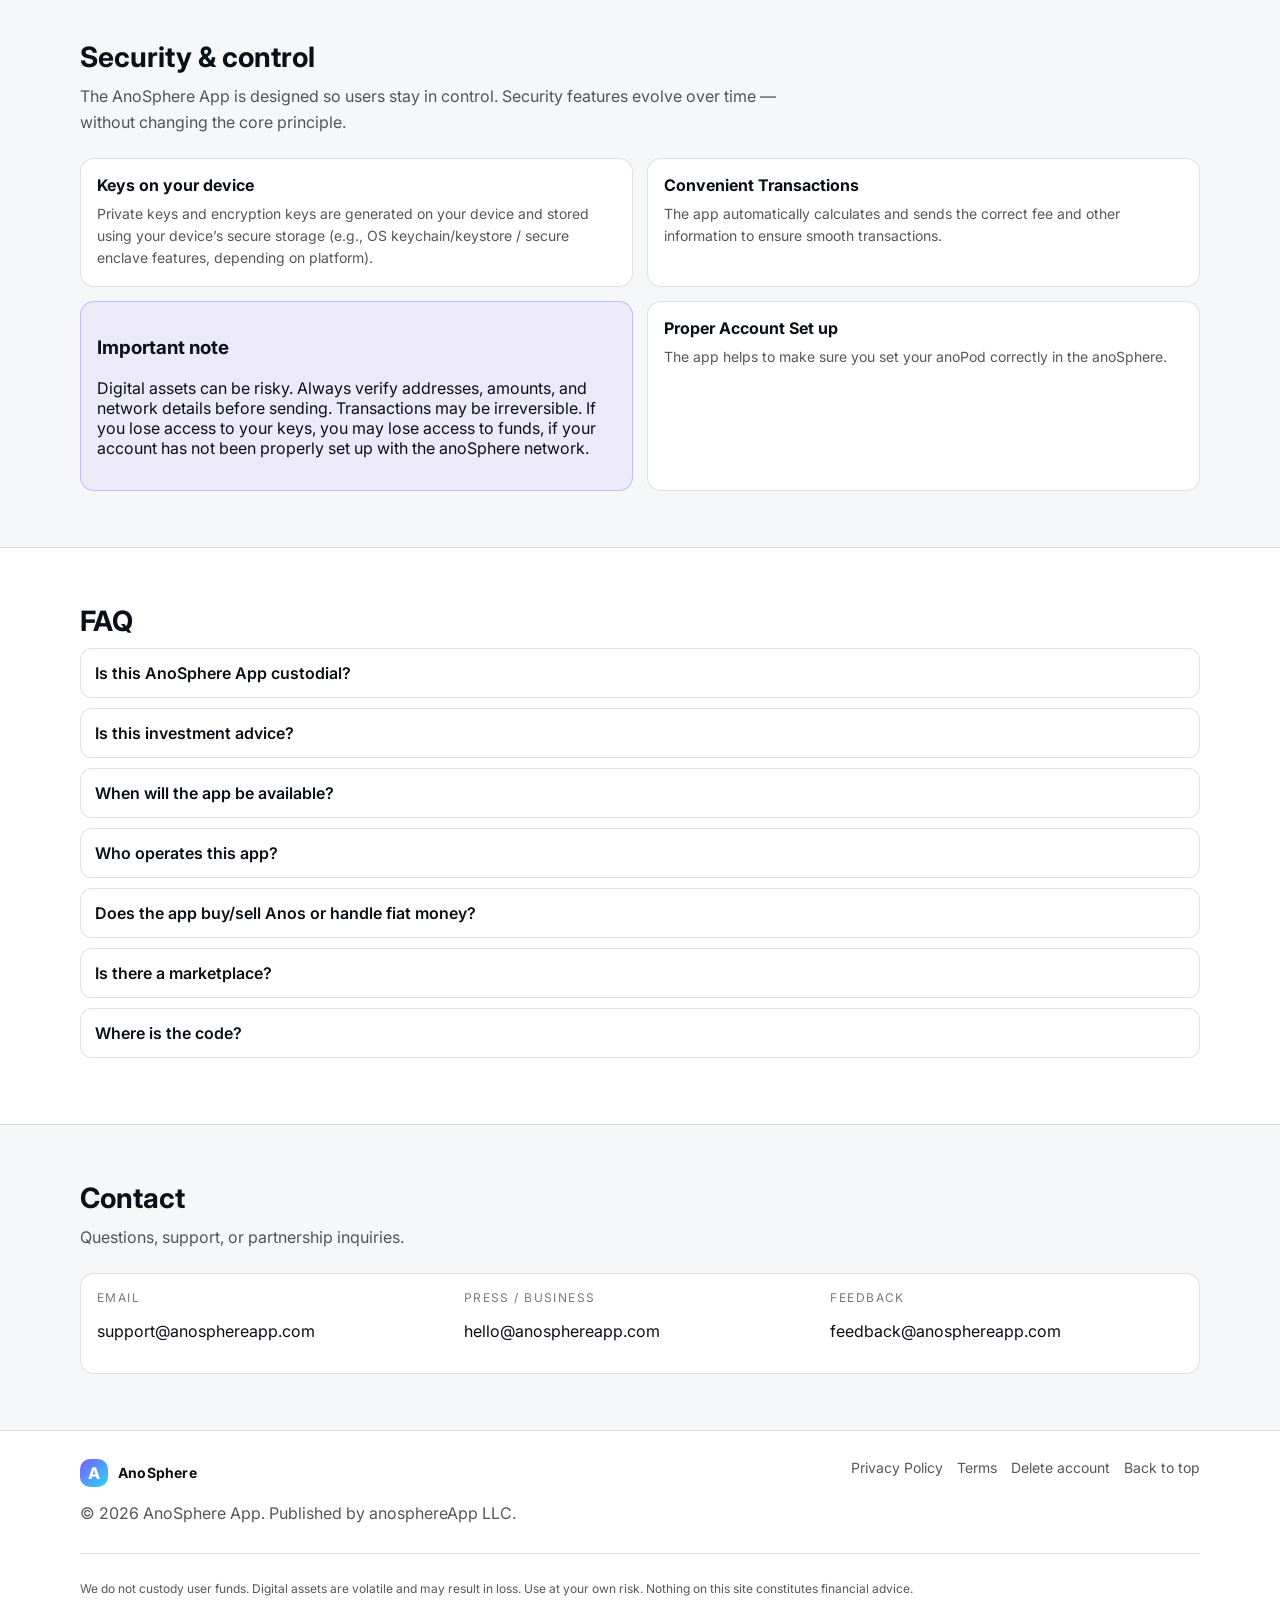
==== commit 5a616e74: "The store pages: the privacy policy rewritten to what the app does, the account-deletion page added," ====
--- a/index.html
+++ b/index.html
@@ -157,7 +157,7 @@
 
           <div class="card">
             <h3>Privacy-minded</h3>
-            <p>No ads. No analytics SDKs. No user accounts. Data lives on your device and/or your AnoPod.</p>
+            <p>No ads. No analytics SDKs. No accounts with the publisher. Data lives on your device and/or your AnoPod.</p>
           </div>
         </div>
       </div>
@@ -347,6 +347,7 @@
       <div class="footer-links">
         <a href="privacy.html" class="muted">Privacy Policy</a>
         <a href="terms.html" class="muted">Terms</a>
+        <a href="delete-account.html" class="muted">Delete account</a>
         <a href="#top" class="muted">Back to top</a>
       </div>
     </div>
